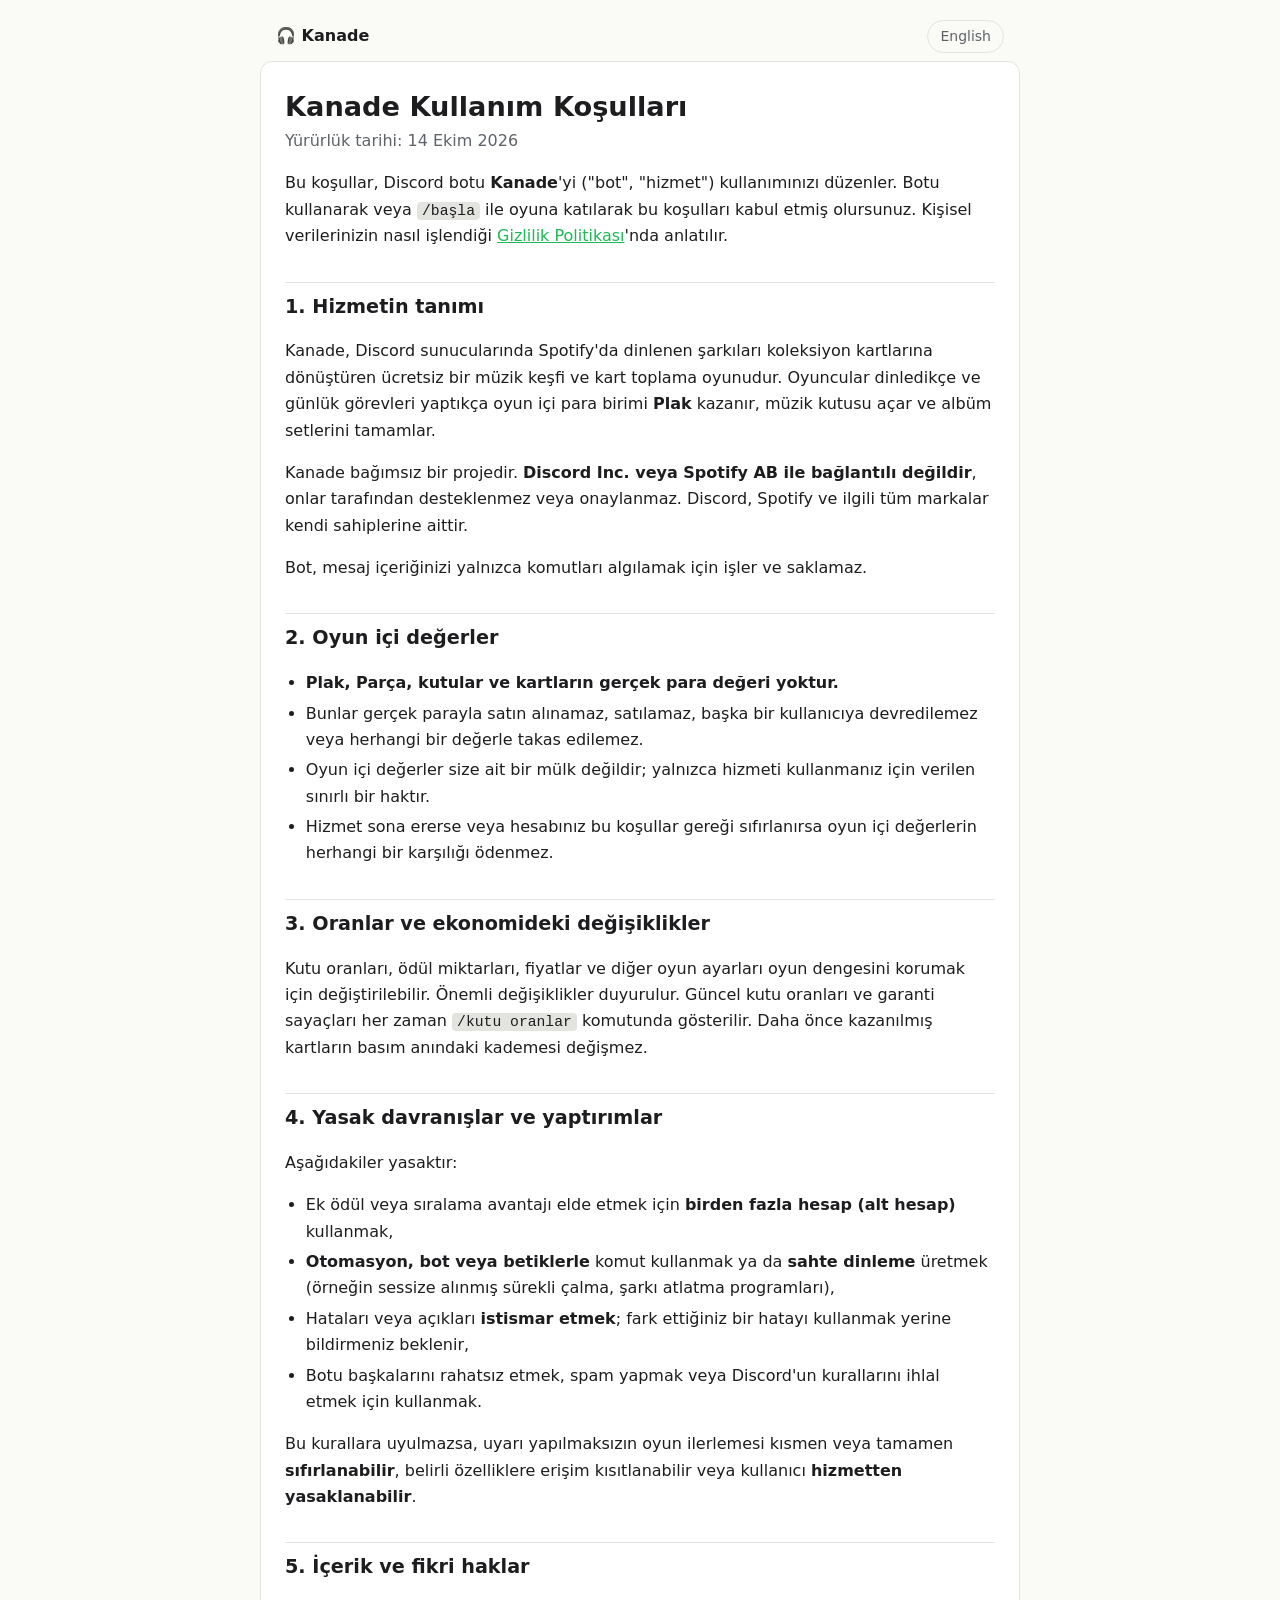
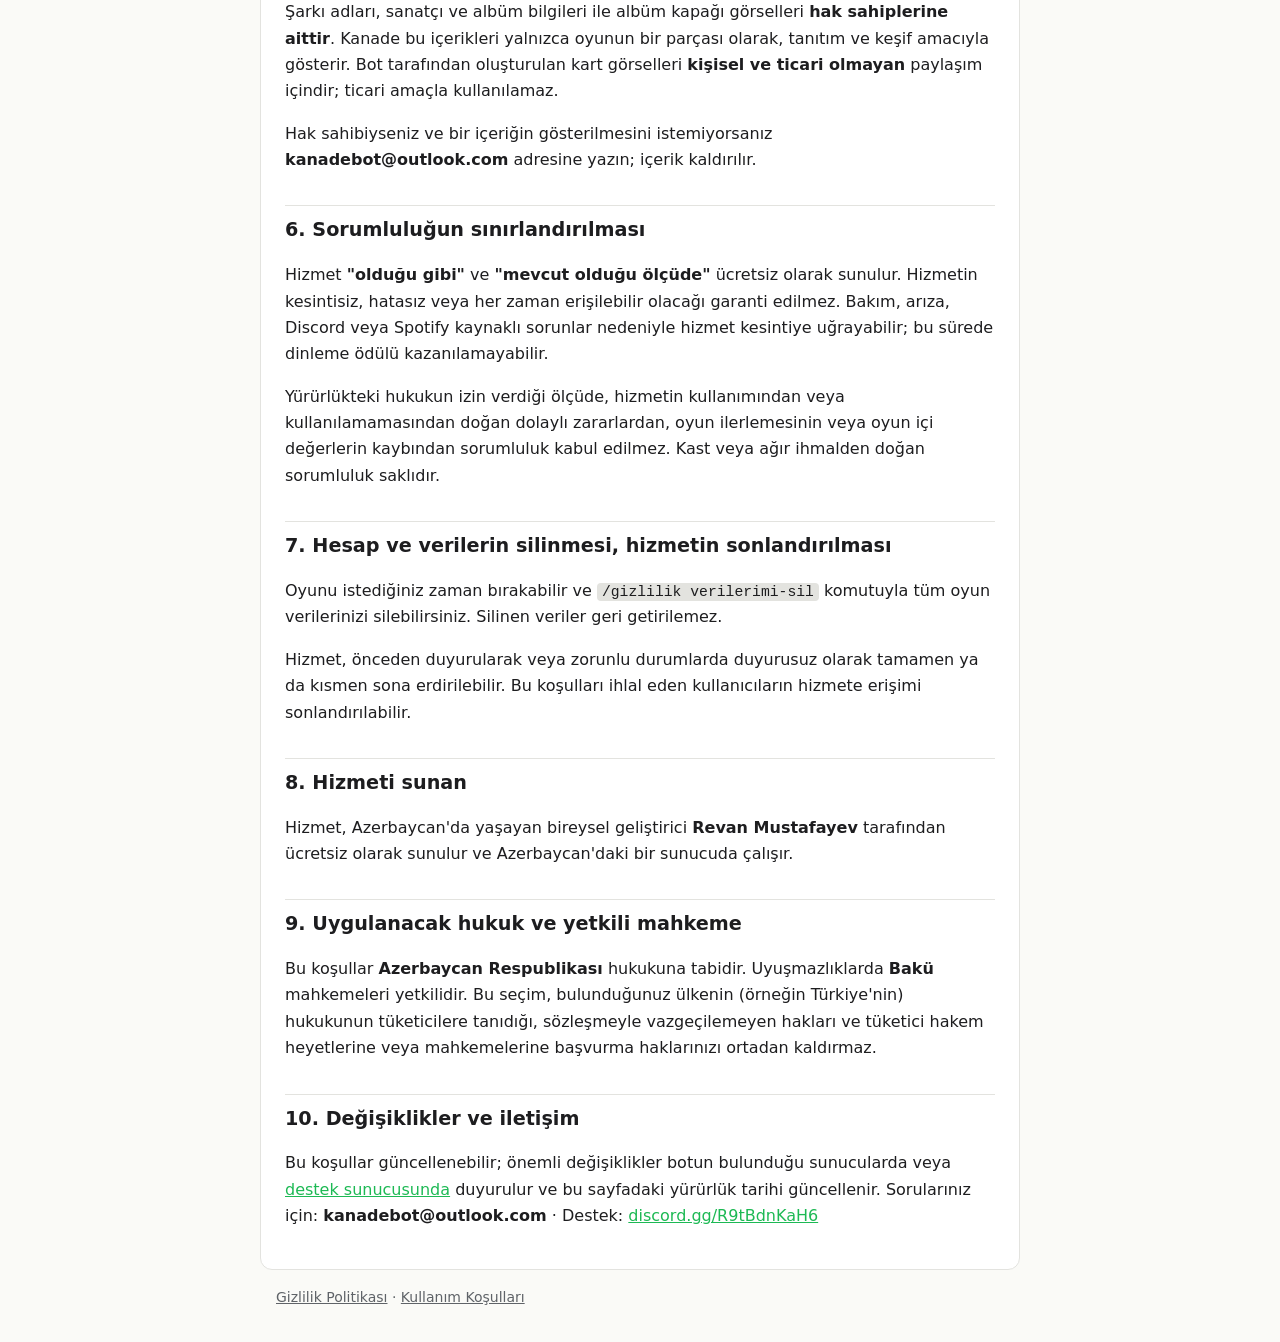
==== kosullar.html @ c65f0111 "Siteyi güncelle (kanade-bot 98b7190)" ====
<!doctype html>
<html lang="tr">
<head>
<meta charset="utf-8">
<meta name="viewport" content="width=device-width, initial-scale=1">
<title>Kanade Kullanım Koşulları</title>
<link rel="stylesheet" href="style.css">
</head>
<body>
<header><a href="index.html">🎧 Kanade</a><a class="switch" href="en/terms.html" hreflang="en">English</a></header>
<main>
<h1>Kanade Kullanım Koşulları</h1>
<p class="meta">Yürürlük tarihi: 14 Ekim 2026</p>
<p>Bu koşullar, Discord botu <strong>Kanade</strong>'yi ("bot", "hizmet") kullanımınızı düzenler. Botu kullanarak veya <code>/başla</code> ile oyuna katılarak bu koşulları kabul etmiş olursunuz. Kişisel verilerinizin nasıl işlendiği <a href="gizlilik.html">Gizlilik Politikası</a>'nda anlatılır.</p>
<h2>1. Hizmetin tanımı</h2>
<p>Kanade, Discord sunucularında Spotify'da dinlenen şarkıları koleksiyon kartlarına dönüştüren ücretsiz bir müzik keşfi ve kart toplama oyunudur. Oyuncular dinledikçe ve günlük görevleri yaptıkça oyun içi para birimi <strong>Plak</strong> kazanır, müzik kutusu açar ve albüm setlerini tamamlar.</p>
<p>Kanade bağımsız bir projedir. <strong>Discord Inc. veya Spotify AB ile bağlantılı değildir</strong>, onlar tarafından desteklenmez veya onaylanmaz. Discord, Spotify ve ilgili tüm markalar kendi sahiplerine aittir.</p>
<p>Bot, mesaj içeriğinizi yalnızca komutları algılamak için işler ve saklamaz.</p>
<h2>2. Oyun içi değerler</h2>
<ul>
  <li><strong>Plak, Parça, kutular ve kartların gerçek para değeri yoktur.</strong></li>
  <li>Bunlar gerçek parayla satın alınamaz, satılamaz, başka bir kullanıcıya devredilemez veya herhangi bir değerle takas edilemez.</li>
  <li>Oyun içi değerler size ait bir mülk değildir; yalnızca hizmeti kullanmanız için verilen sınırlı bir haktır.</li>
  <li>Hizmet sona ererse veya hesabınız bu koşullar gereği sıfırlanırsa oyun içi değerlerin herhangi bir karşılığı ödenmez.</li>
</ul>
<h2>3. Oranlar ve ekonomideki değişiklikler</h2>
<p>Kutu oranları, ödül miktarları, fiyatlar ve diğer oyun ayarları oyun dengesini korumak için değiştirilebilir. Önemli değişiklikler duyurulur. Güncel kutu oranları ve garanti sayaçları her zaman <code>/kutu oranlar</code> komutunda gösterilir. Daha önce kazanılmış kartların basım anındaki kademesi değişmez.</p>
<h2>4. Yasak davranışlar ve yaptırımlar</h2>
<p>Aşağıdakiler yasaktır:</p>
<ul>
  <li>Ek ödül veya sıralama avantajı elde etmek için <strong>birden fazla hesap (alt hesap)</strong> kullanmak,</li>
  <li><strong>Otomasyon, bot veya betiklerle</strong> komut kullanmak ya da <strong>sahte dinleme</strong> üretmek (örneğin sessize alınmış sürekli çalma, şarkı atlatma programları),</li>
  <li>Hataları veya açıkları <strong>istismar etmek</strong>; fark ettiğiniz bir hatayı kullanmak yerine bildirmeniz beklenir,</li>
  <li>Botu başkalarını rahatsız etmek, spam yapmak veya Discord'un kurallarını ihlal etmek için kullanmak.</li>
</ul>
<p>Bu kurallara uyulmazsa, uyarı yapılmaksızın oyun ilerlemesi kısmen veya tamamen <strong>sıfırlanabilir</strong>, belirli özelliklere erişim kısıtlanabilir veya kullanıcı <strong>hizmetten yasaklanabilir</strong>.</p>
<h2>5. İçerik ve fikri haklar</h2>
<p>Şarkı adları, sanatçı ve albüm bilgileri ile albüm kapağı görselleri <strong>hak sahiplerine aittir</strong>. Kanade bu içerikleri yalnızca oyunun bir parçası olarak, tanıtım ve keşif amacıyla gösterir. Bot tarafından oluşturulan kart görselleri <strong>kişisel ve ticari olmayan</strong> paylaşım içindir; ticari amaçla kullanılamaz.</p>
<p>Hak sahibiyseniz ve bir içeriğin gösterilmesini istemiyorsanız <strong>kanadebot@outlook.com</strong> adresine yazın; içerik kaldırılır.</p>
<h2>6. Sorumluluğun sınırlandırılması</h2>
<p>Hizmet <strong>"olduğu gibi"</strong> ve <strong>"mevcut olduğu ölçüde"</strong> ücretsiz olarak sunulur. Hizmetin kesintisiz, hatasız veya her zaman erişilebilir olacağı garanti edilmez. Bakım, arıza, Discord veya Spotify kaynaklı sorunlar nedeniyle hizmet kesintiye uğrayabilir; bu sürede dinleme ödülü kazanılamayabilir.</p>
<p>Yürürlükteki hukukun izin verdiği ölçüde, hizmetin kullanımından veya kullanılamamasından doğan dolaylı zararlardan, oyun ilerlemesinin veya oyun içi değerlerin kaybından sorumluluk kabul edilmez. Kast veya ağır ihmalden doğan sorumluluk saklıdır.</p>
<h2>7. Hesap ve verilerin silinmesi, hizmetin sonlandırılması</h2>
<p>Oyunu istediğiniz zaman bırakabilir ve <code>/gizlilik verilerimi-sil</code> komutuyla tüm oyun verilerinizi silebilirsiniz. Silinen veriler geri getirilemez.</p>
<p>Hizmet, önceden duyurularak veya zorunlu durumlarda duyurusuz olarak tamamen ya da kısmen sona erdirilebilir. Bu koşulları ihlal eden kullanıcıların hizmete erişimi sonlandırılabilir.</p>
<h2>8. Hizmeti sunan</h2>
<p>Hizmet, Azerbaycan'da yaşayan bireysel geliştirici <strong>Revan Mustafayev</strong> tarafından ücretsiz olarak sunulur ve Azerbaycan'daki bir sunucuda çalışır.</p>
<h2>9. Uygulanacak hukuk ve yetkili mahkeme</h2>
<p>Bu koşullar <strong>Azerbaycan Respublikası</strong> hukukuna tabidir. Uyuşmazlıklarda <strong>Bakü</strong> mahkemeleri yetkilidir. Bu seçim, bulunduğunuz ülkenin (örneğin Türkiye'nin) hukukunun tüketicilere tanıdığı, sözleşmeyle vazgeçilemeyen hakları ve tüketici hakem heyetlerine veya mahkemelerine başvurma haklarınızı ortadan kaldırmaz.</p>
<h2>10. Değişiklikler ve iletişim</h2>
<p>Bu koşullar güncellenebilir; önemli değişiklikler botun bulunduğu sunucularda veya <a href="https://discord.gg/R9tBdnKaH6">destek sunucusunda</a> duyurulur ve bu sayfadaki yürürlük tarihi güncellenir. Sorularınız için: <strong>kanadebot@outlook.com</strong> · Destek: <a href="https://discord.gg/R9tBdnKaH6">discord.gg/R9tBdnKaH6</a></p>
</main>
<footer><a href="gizlilik.html">Gizlilik Politikası</a> · <a href="kosullar.html">Kullanım Koşulları</a></footer>
</body>
</html>
---- style.css ----
:root {
  --bg: #fafaf7; --fg: #1d1d1f; --muted: #5f6368; --accent: #1db954; --card: #ffffff; --border: #e3e3df;
}
@media (prefers-color-scheme: dark) {
  :root { --bg: #121212; --fg: #ececec; --muted: #a0a0a0; --accent: #1ed760; --card: #1c1c1c; --border: #2c2c2c; }
}
* { box-sizing: border-box; }
html { -webkit-text-size-adjust: 100%; }
body {
  margin: 0; background: var(--bg); color: var(--fg);
  font: 16px/1.65 system-ui, -apple-system, "Segoe UI", Roboto, "Noto Sans", sans-serif;
}
header, main, footer { max-width: 760px; margin: 0 auto; padding: 0 16px; }
header { display: flex; justify-content: space-between; align-items: center; padding-top: 20px; padding-bottom: 8px; }
header a { color: var(--fg); text-decoration: none; font-weight: 700; }
header a.switch { font-weight: 500; color: var(--muted); border: 1px solid var(--border); border-radius: 999px;
  padding: 4px 12px; font-size: 14px; }
main { background: var(--card); border: 1px solid var(--border); border-radius: 12px; padding: 8px 24px 24px; }
h1 { font-size: 1.7rem; line-height: 1.25; margin: 20px 0 4px; }
h2 { font-size: 1.2rem; margin: 32px 0 8px; padding-top: 8px; border-top: 1px solid var(--border); }
p, li { overflow-wrap: anywhere; }
ul, ol { padding-left: 1.3rem; }
li + li { margin-top: 4px; }
code { background: var(--border); border-radius: 4px; padding: 1px 5px; font-size: 0.92em; }
a { color: var(--accent); }
.meta { color: var(--muted); margin-top: 0; }
footer { color: var(--muted); font-size: 14px; padding-top: 16px; padding-bottom: 32px; }
footer a { color: var(--muted); }
nav.cards { display: grid; gap: 12px; margin: 16px 0; }
nav.cards a { display: block; padding: 14px 16px; border: 1px solid var(--border); border-radius: 10px;
  text-decoration: none; color: var(--fg); font-weight: 600; }
@media (max-width: 480px) { main { padding: 4px 16px 16px; border-radius: 0; border-left: 0; border-right: 0; }
  header, footer { padding-left: 16px; padding-right: 16px; } h1 { font-size: 1.45rem; } }
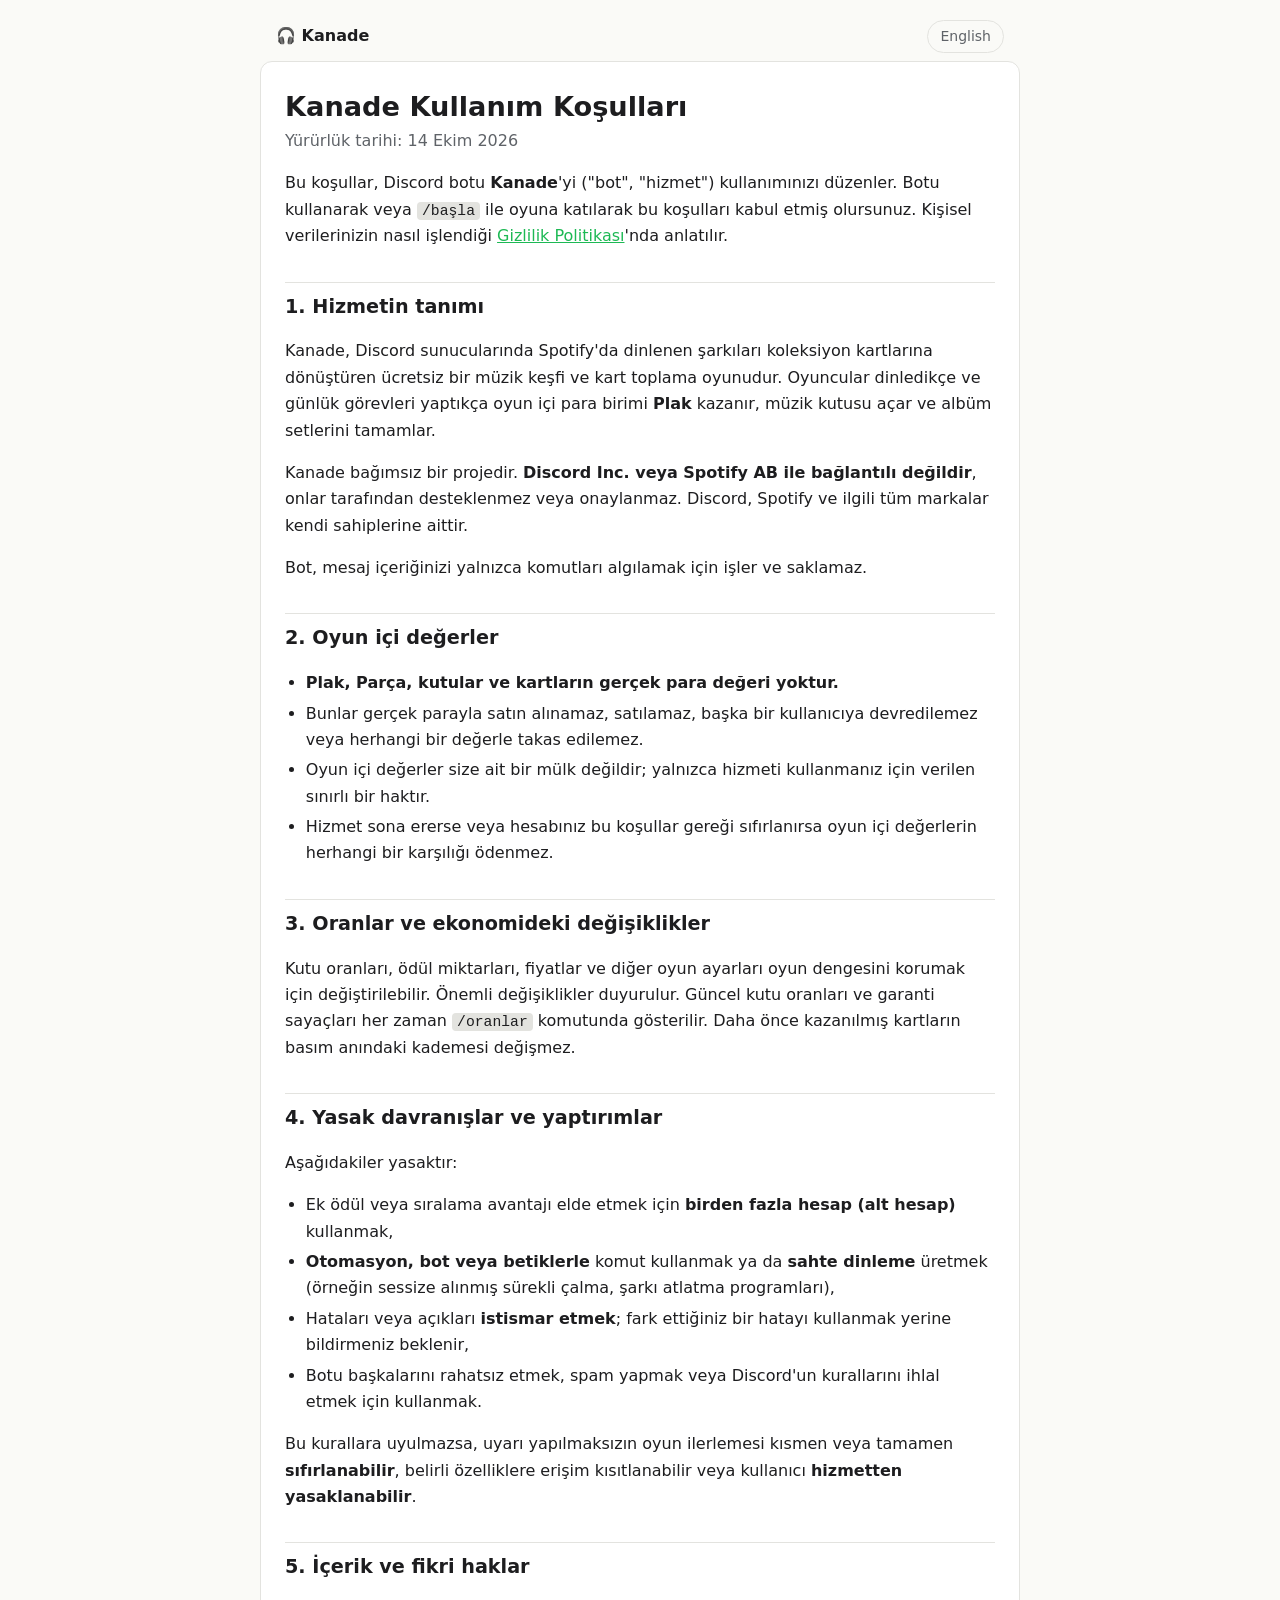
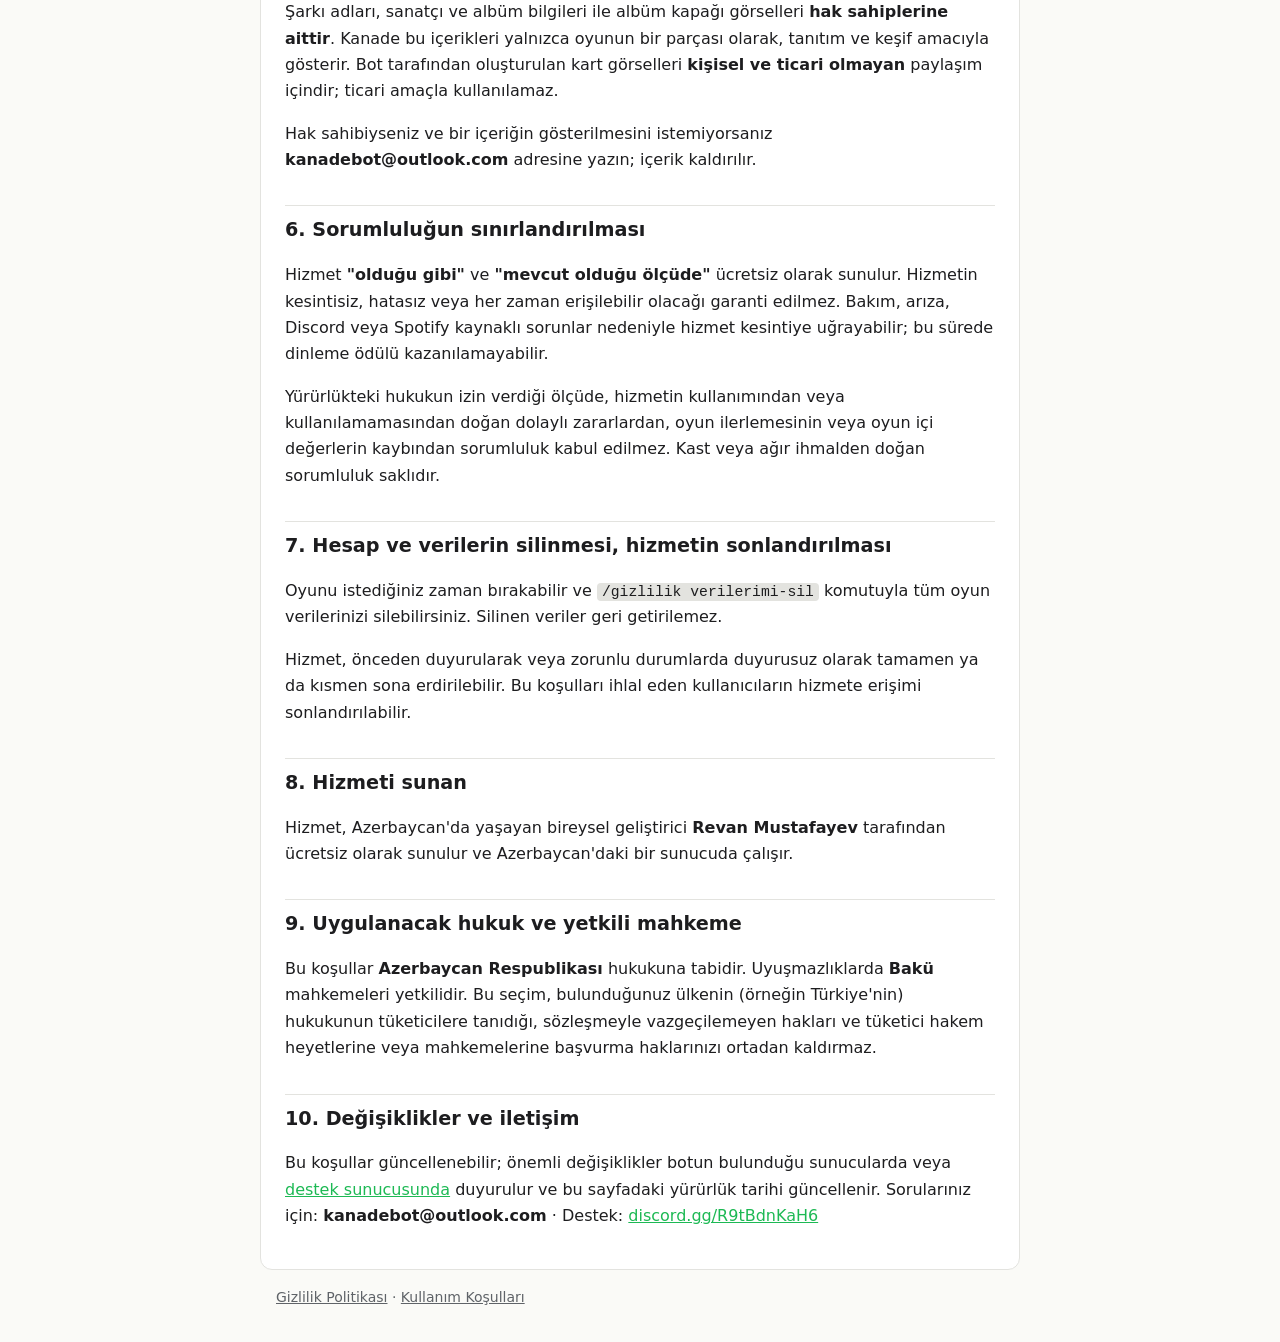
==== commit 09aeea5c: "Siteyi güncelle (kanade-bot efc26fa)" ====
--- a/kosullar.html
+++ b/kosullar.html
@@ -24,7 +24,7 @@
   <li>Hizmet sona ererse veya hesabınız bu koşullar gereği sıfırlanırsa oyun içi değerlerin herhangi bir karşılığı ödenmez.</li>
 </ul>
 <h2>3. Oranlar ve ekonomideki değişiklikler</h2>
-<p>Kutu oranları, ödül miktarları, fiyatlar ve diğer oyun ayarları oyun dengesini korumak için değiştirilebilir. Önemli değişiklikler duyurulur. Güncel kutu oranları ve garanti sayaçları her zaman <code>/kutu oranlar</code> komutunda gösterilir. Daha önce kazanılmış kartların basım anındaki kademesi değişmez.</p>
+<p>Kutu oranları, ödül miktarları, fiyatlar ve diğer oyun ayarları oyun dengesini korumak için değiştirilebilir. Önemli değişiklikler duyurulur. Güncel kutu oranları ve garanti sayaçları her zaman <code>/oranlar</code> komutunda gösterilir. Daha önce kazanılmış kartların basım anındaki kademesi değişmez.</p>
 <h2>4. Yasak davranışlar ve yaptırımlar</h2>
 <p>Aşağıdakiler yasaktır:</p>
 <ul>
